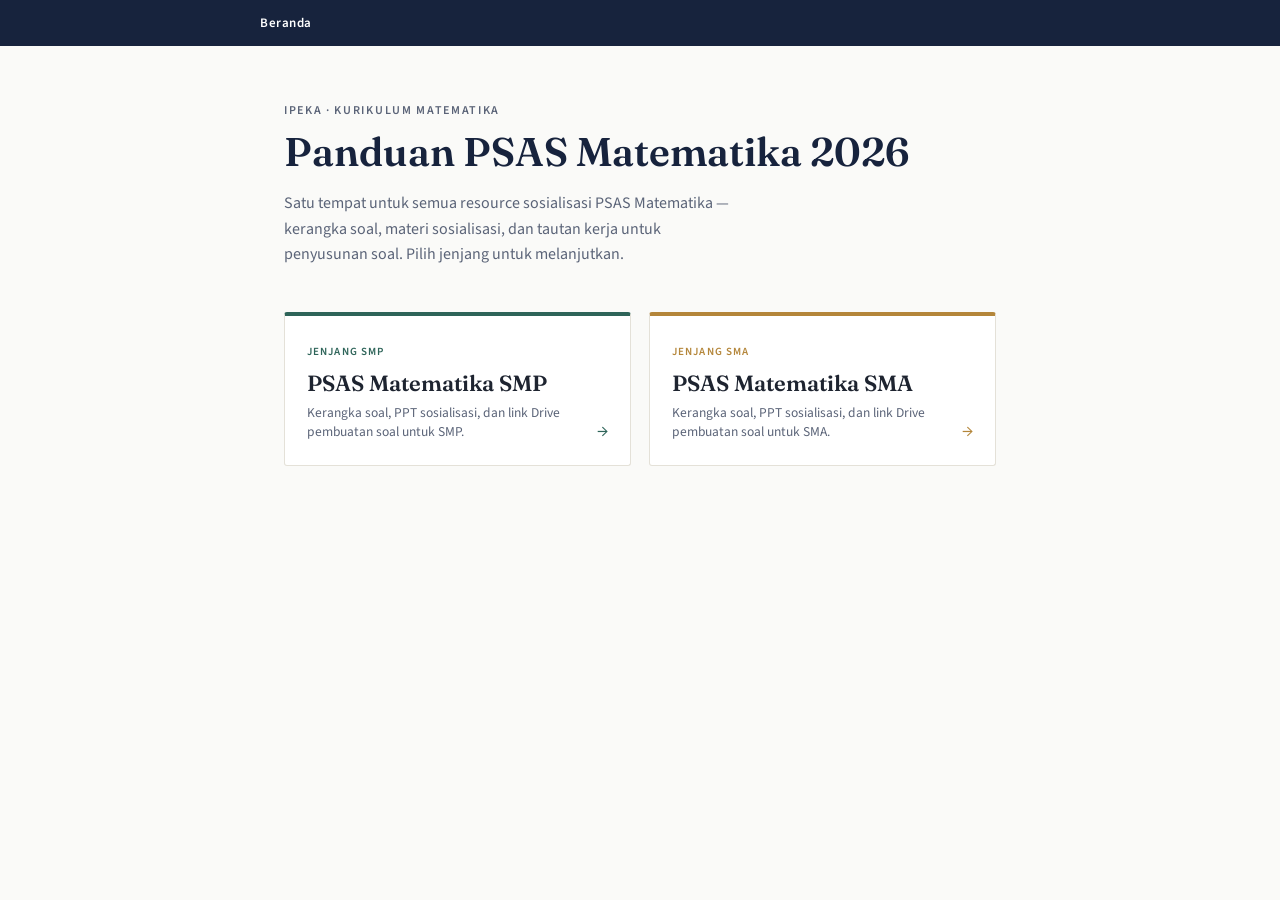
==== index.html @ f7c0c4ee "Add files via upload" ====
<!DOCTYPE html>
<html lang="id">
<head>
<meta charset="UTF-8">
<meta name="viewport" content="width=device-width, initial-scale=1.0">
<title>Panduan PSAS Matematika 2026</title>
<link rel="stylesheet" href="style.css">
</head>
<body>

  <div class="ledger">
    <div class="ledger-inner">
      <span class="current">Beranda</span>
    </div>
  </div>

  <div class="wrap">
    <div class="eyebrow">IPEKA · Kurikulum Matematika</div>
    <h1>Panduan PSAS Matematika 2026</h1>
    <p class="subtitle">
      Satu tempat untuk semua resource sosialisasi PSAS Matematika — kerangka soal,
      materi sosialisasi, dan tautan kerja untuk penyusunan soal. Pilih jenjang untuk melanjutkan.
    </p>

    <div class="tabs">
      <a class="tab" href="psas-smp.html" style="--tab-accent:#2E6459">
        <div class="tab-label">Jenjang SMP</div>
        <div class="tab-title">PSAS Matematika SMP</div>
        <div class="tab-desc">Kerangka soal, PPT sosialisasi, dan link Drive pembuatan soal untuk SMP.</div>
        <div class="tab-arrow">→</div>
      </a>

      <a class="tab" href="psas-sma.html" style="--tab-accent:#B4863A">
        <div class="tab-label">Jenjang SMA</div>
        <div class="tab-title">PSAS Matematika SMA</div>
        <div class="tab-desc">Kerangka soal, PPT sosialisasi, dan link Drive pembuatan soal untuk SMA.</div>
        <div class="tab-arrow">→</div>
      </a>
    </div>
  </div>

</body>
</html>
---- style.css ----
/* ==========================================================
   Panduan PSAS Matematika 2026 — shared styles
   Palette:
     navy      #17233D  (header / footer / dark surfaces)
     paper     #FAFAF8  (page background)
     ink       #1E2430  (body text)
     slate     #5B6478  (secondary text)
     gold      #B4863A  (SMA accent + primary actions)
     teal      #2E6459  (SMP accent)
     hairline  #E4E1D8  (borders)
   ========================================================== */

@import url('https://fonts.googleapis.com/css2?family=Fraunces:opsz,wght@9..144,500;9..144,600;9..144,700&family=Source+Sans+3:wght@400;500;600&display=swap');

:root {
  --navy: #17233D;
  --paper: #FAFAF8;
  --ink: #1E2430;
  --slate: #5B6478;
  --gold: #B4863A;
  --teal: #2E6459;
  --hairline: #E4E1D8;
}

* { box-sizing: border-box; }

html, body {
  margin: 0;
  padding: 0;
  background: var(--paper);
  color: var(--ink);
  font-family: 'Source Sans 3', -apple-system, BlinkMacSystemFont, sans-serif;
  -webkit-font-smoothing: antialiased;
}

.wrap {
  max-width: 760px;
  margin: 0 auto;
  padding: 0 24px 80px;
}

/* ---- top ledger bar (breadcrumb as an index tab) ---- */
.ledger {
  background: var(--navy);
  color: #C9CEDA;
  font-family: 'Source Sans 3', sans-serif;
  font-size: 13px;
  letter-spacing: 0.04em;
  padding: 14px 24px;
}
.ledger .ledger-inner {
  max-width: 760px;
  margin: 0 auto;
  display: flex;
  align-items: center;
  gap: 8px;
}
.ledger a { color: #C9CEDA; text-decoration: none; border-bottom: 1px solid rgba(201,206,218,0.35); }
.ledger a:hover { color: #fff; border-color: #fff; }
.ledger .sep { opacity: 0.5; }
.ledger .current { color: #fff; font-weight: 600; }

/* ---- hero / title block ---- */
.eyebrow {
  margin-top: 56px;
  font-size: 12px;
  letter-spacing: 0.14em;
  text-transform: uppercase;
  color: var(--slate);
  font-weight: 600;
}
h1 {
  font-family: 'Fraunces', serif;
  font-weight: 600;
  font-size: 40px;
  line-height: 1.15;
  margin: 10px 0 12px;
  color: var(--navy);
}
.subtitle {
  font-size: 16px;
  color: var(--slate);
  line-height: 1.6;
  max-width: 56ch;
  margin-bottom: 44px;
}

/* ---- binder tabs (home page: pilih jenjang) ---- */
.tabs {
  display: grid;
  grid-template-columns: 1fr 1fr;
  gap: 18px;
}
@media (max-width: 560px) {
  .tabs { grid-template-columns: 1fr; }
}
.tab {
  position: relative;
  display: block;
  text-decoration: none;
  background: #fff;
  border: 1px solid var(--hairline);
  border-top: 4px solid var(--tab-accent, var(--teal));
  border-radius: 3px;
  padding: 28px 22px 24px;
  transition: transform 0.15s ease, box-shadow 0.15s ease;
}
.tab:hover {
  transform: translateY(-2px);
  box-shadow: 0 10px 24px rgba(23,35,61,0.10);
}
.tab .tab-label {
  font-size: 11px;
  letter-spacing: 0.1em;
  text-transform: uppercase;
  font-weight: 600;
  color: var(--tab-accent, var(--teal));
  margin-bottom: 10px;
}
.tab .tab-title {
  font-family: 'Fraunces', serif;
  font-weight: 600;
  font-size: 22px;
  color: var(--ink);
  margin-bottom: 6px;
}
.tab .tab-desc {
  font-size: 13.5px;
  color: var(--slate);
}
.tab .tab-arrow {
  position: absolute;
  right: 22px;
  bottom: 22px;
  font-size: 18px;
  color: var(--tab-accent, var(--teal));
}

/* ---- resource index cards (sub pages) ---- */
.index-list {
  display: flex;
  flex-direction: column;
  gap: 12px;
}
.index-card {
  display: flex;
  align-items: center;
  justify-content: space-between;
  gap: 16px;
  text-decoration: none;
  background: #fff;
  border: 1px solid var(--hairline);
  border-left: 4px solid var(--accent, var(--teal));
  border-radius: 3px;
  padding: 18px 20px;
  transition: background 0.15s ease, transform 0.15s ease;
}
.index-card:hover {
  background: #F5F3EC;
  transform: translateX(2px);
}
.index-card .num {
  font-family: 'Source Sans 3', monospace;
  font-size: 12px;
  color: var(--slate);
  min-width: 22px;
}
.index-card .body { flex: 1; }
.index-card .title {
  font-size: 16px;
  font-weight: 600;
  color: var(--ink);
  margin-bottom: 3px;
}
.index-card .desc {
  font-size: 13px;
  color: var(--slate);
}
.index-card .go {
  color: var(--accent, var(--teal));
  font-size: 18px;
}

/* ---- footer nav ---- */
.footer-nav {
  margin-top: 56px;
  padding-top: 24px;
  border-top: 1px solid var(--hairline);
  display: flex;
  align-items: center;
  justify-content: space-between;
  gap: 12px;
  flex-wrap: wrap;
}
.nav-btn {
  display: inline-flex;
  align-items: center;
  gap: 6px;
  text-decoration: none;
  font-size: 13.5px;
  font-weight: 600;
  padding: 10px 16px;
  border-radius: 3px;
  border: 1px solid var(--hairline);
  color: var(--ink);
  background: #fff;
}
.nav-btn:hover { background: #F5F3EC; }
.nav-btn.primary {
  background: var(--navy);
  border-color: var(--navy);
  color: #fff;
}
.nav-btn.primary:hover { background: #223056; }
.nav-group { display: flex; gap: 10px; flex-wrap: wrap; }

/* focus visibility */
a:focus-visible, button:focus-visible {
  outline: 2px solid var(--gold);
  outline-offset: 2px;
}
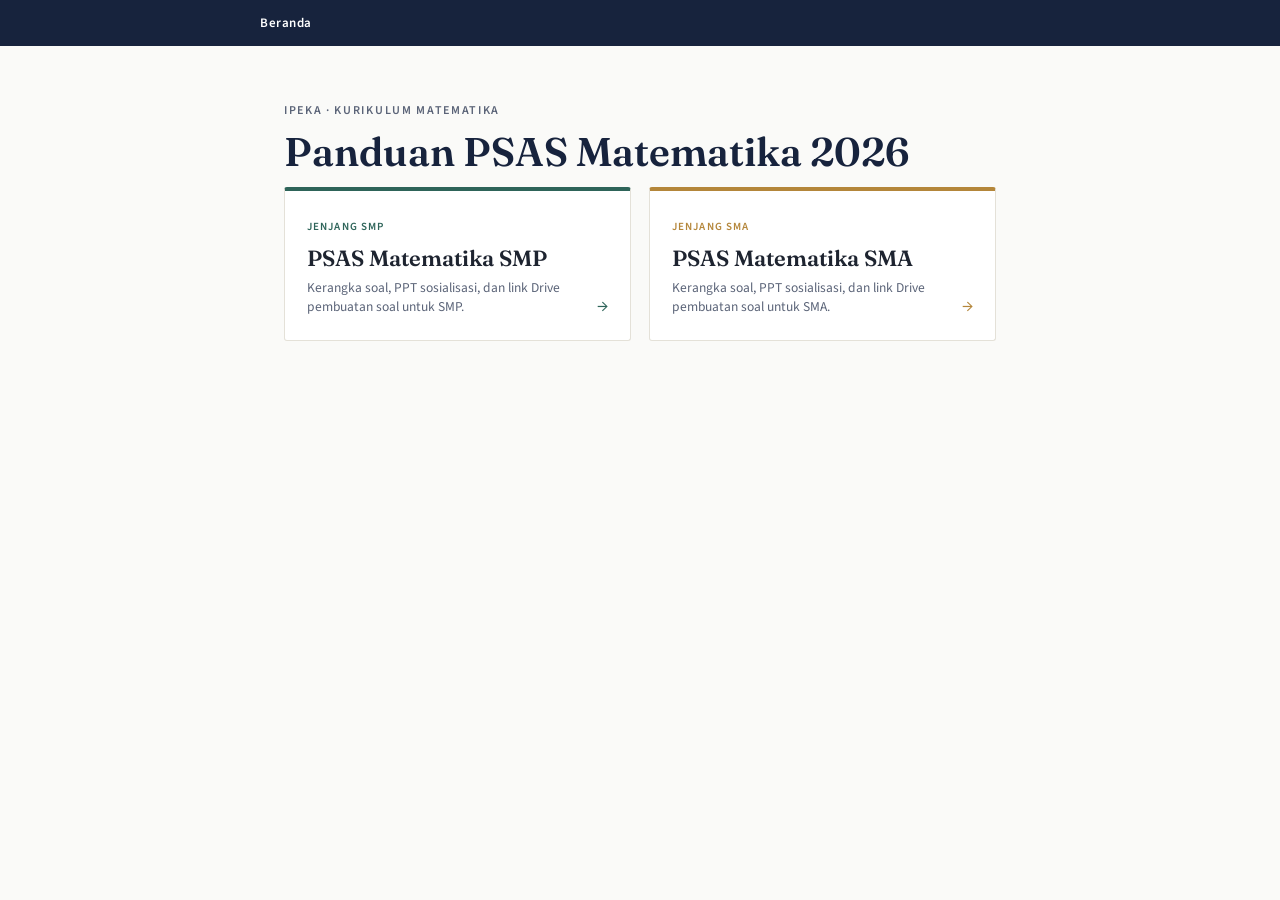
==== commit caba0f89: "Update index.html" ====
--- a/index.html
+++ b/index.html
@@ -17,10 +17,7 @@
   <div class="wrap">
     <div class="eyebrow">IPEKA · Kurikulum Matematika</div>
     <h1>Panduan PSAS Matematika 2026</h1>
-    <p class="subtitle">
-      Satu tempat untuk semua resource sosialisasi PSAS Matematika — kerangka soal,
-      materi sosialisasi, dan tautan kerja untuk penyusunan soal. Pilih jenjang untuk melanjutkan.
-    </p>
+    
 
     <div class="tabs">
       <a class="tab" href="psas-smp.html" style="--tab-accent:#2E6459">
